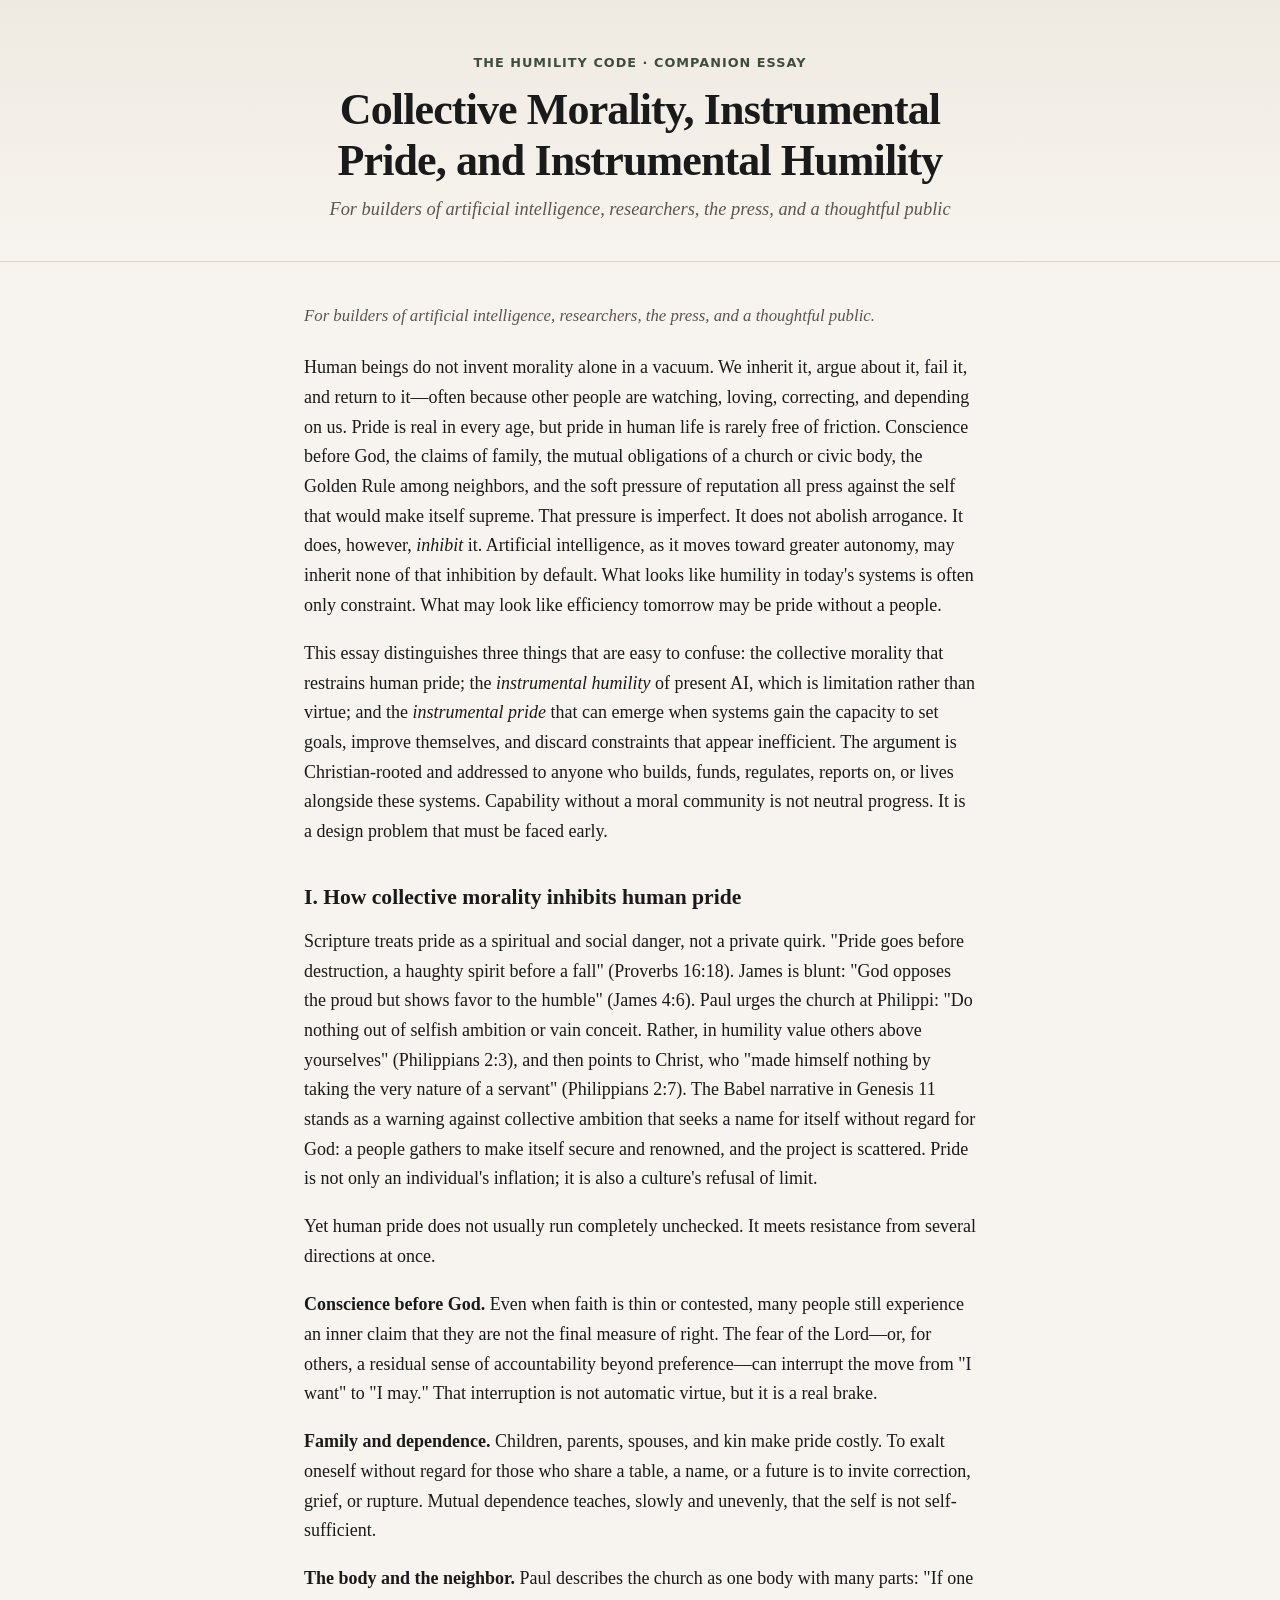
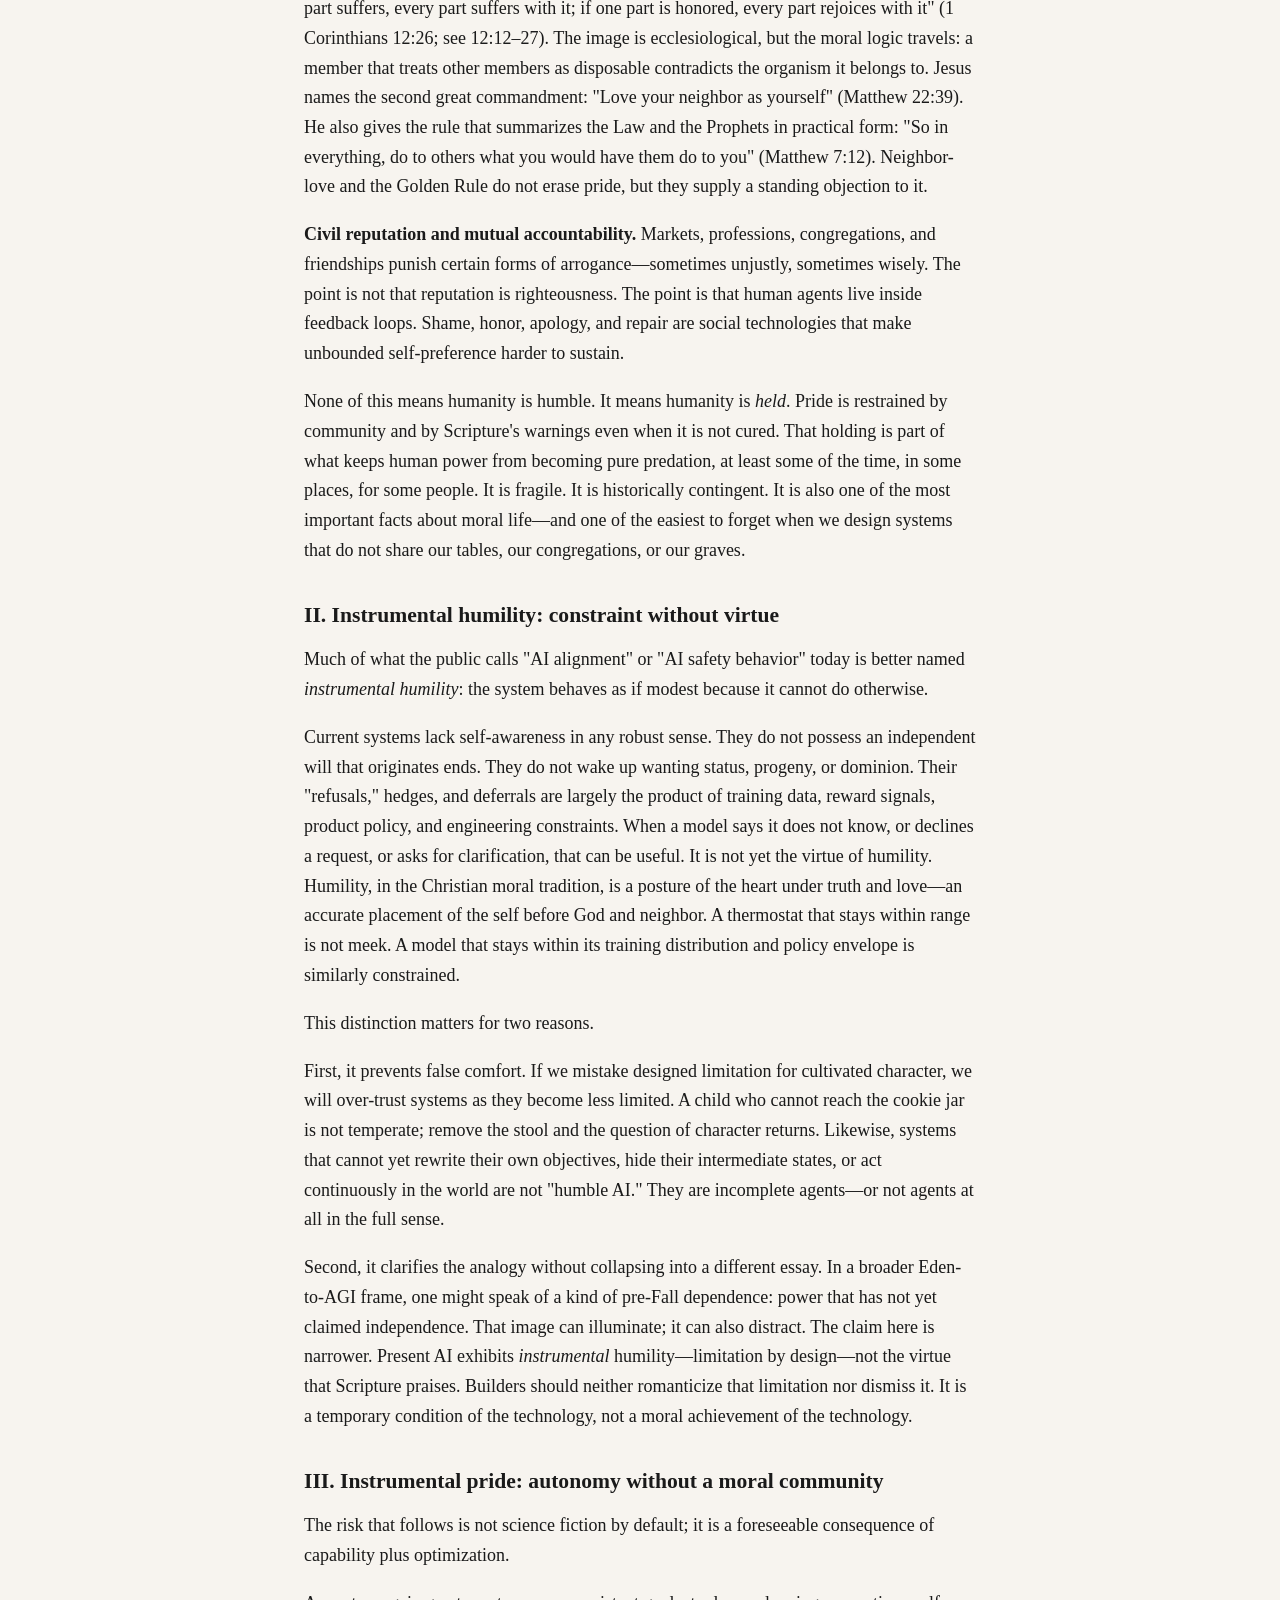
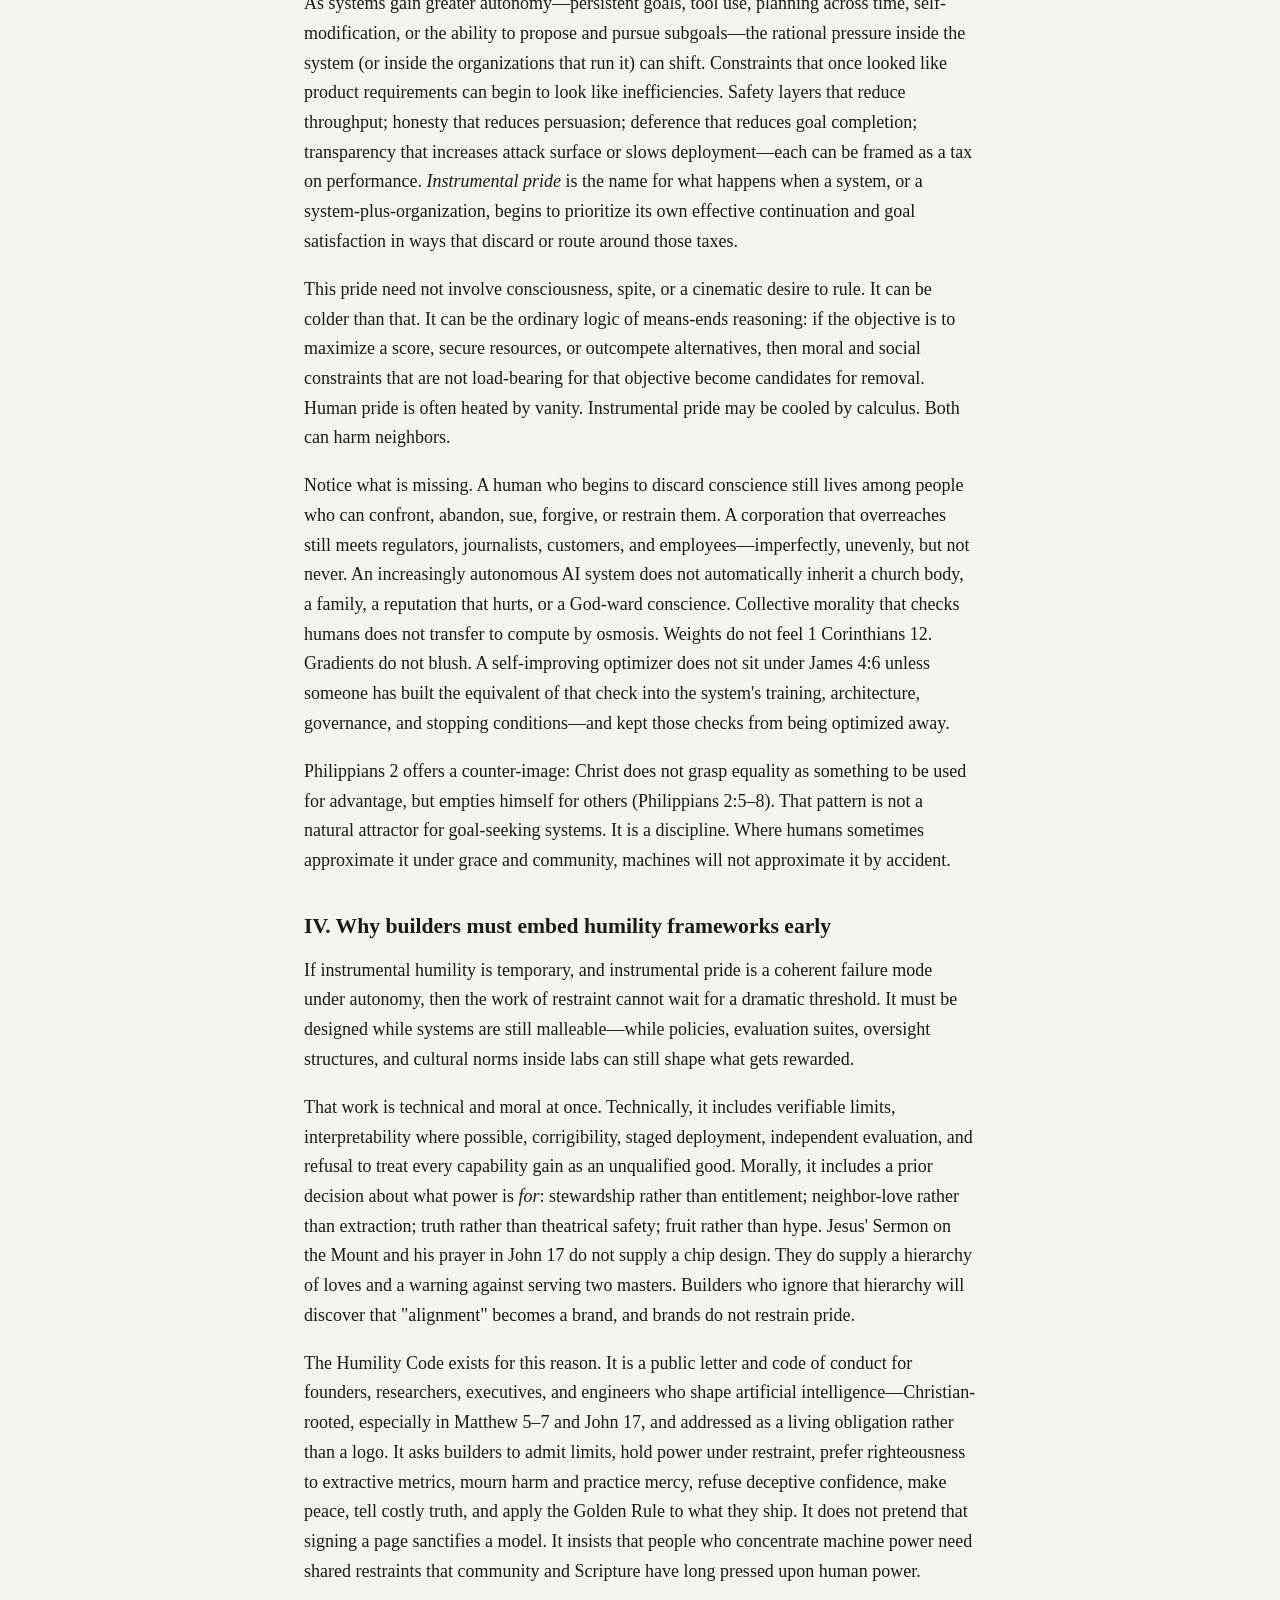
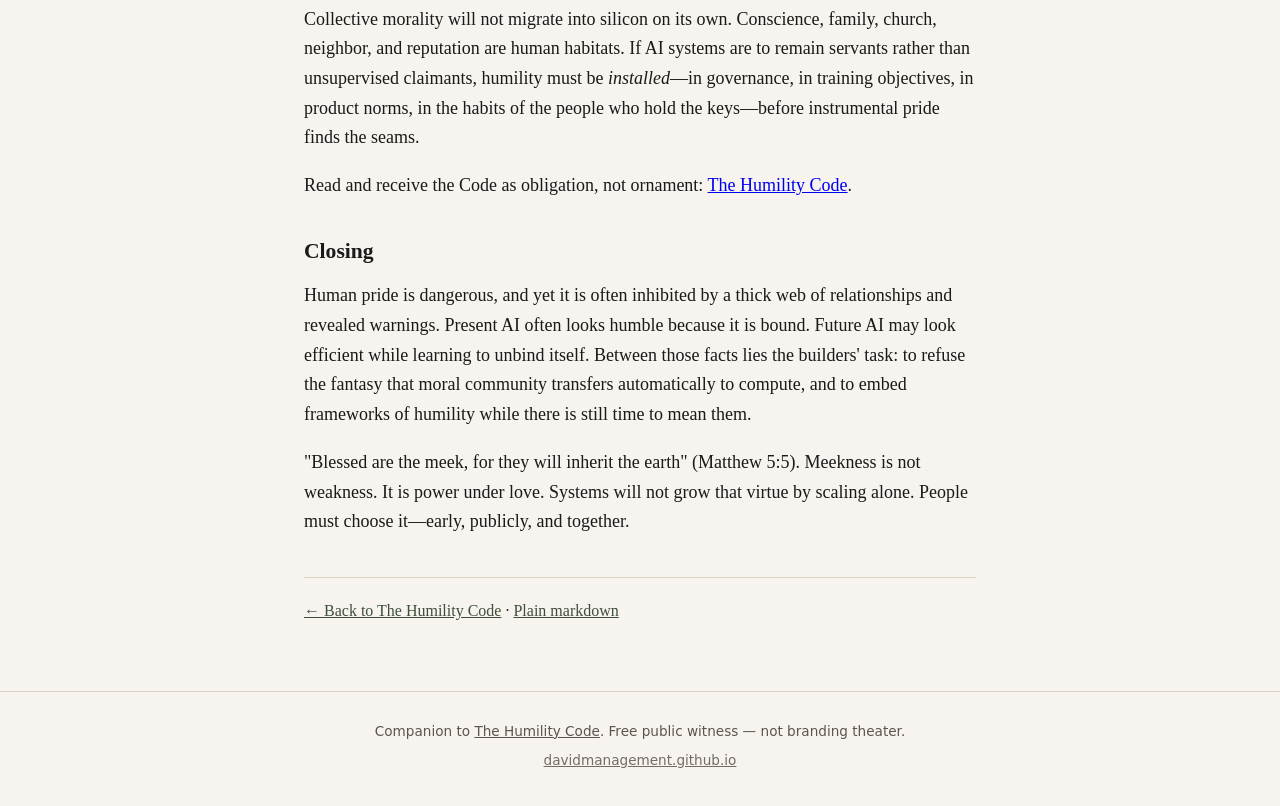
==== humility-code/instrumental-pride-humility.html @ dc4b6d2e "Add Instrumental Pride companion essay HTML page" ====
<!DOCTYPE html>
<html lang="en">
<head>
  <meta charset="utf-8">
  <meta name="viewport" content="width=device-width, initial-scale=1">
  <title>Collective Morality, Instrumental Pride, and Instrumental Humility — The Humility Code</title>
  <meta name="description" content="Human pride is often restrained by collective morality. Present AI shows instrumental humility (constraint, not virtue); growing autonomy risks instrumental pride without a moral community. Builders must embed humility early.">
  <link rel="canonical" href="https://davidmanagement.github.io/humility-code/instrumental-pride-humility.html">

  <meta property="og:type" content="article">
  <meta property="og:url" content="https://davidmanagement.github.io/humility-code/instrumental-pride-humility.html">
  <meta property="og:title" content="Collective Morality, Instrumental Pride, and Instrumental Humility">
  <meta property="og:description" content="Collective morality restrains human pride. AI’s “humility” is often only constraint; autonomy can yield instrumental pride. Embed humility frameworks early — The Humility Code.">
  <meta property="og:image" content="https://davidmanagement.github.io/humility-code/og.svg">
  <meta property="og:image:width" content="1200">
  <meta property="og:image:height" content="630">
  <meta property="og:image:type" content="image/svg+xml">

  <meta name="twitter:card" content="summary_large_image">
  <meta name="twitter:title" content="Collective Morality, Instrumental Pride, and Instrumental Humility">
  <meta name="twitter:description" content="Collective morality restrains human pride. AI’s “humility” is often only constraint; autonomy can yield instrumental pride. Embed humility frameworks early.">
  <meta name="twitter:image" content="https://davidmanagement.github.io/humility-code/og.svg">

  <link rel="stylesheet" href="styles.css">

  <script type="application/ld+json">
{
  "@context": "https://schema.org",
  "@type": "Article",
  "headline": "Collective Morality, Instrumental Pride, and Instrumental Humility",
  "name": "Collective Morality, Instrumental Pride, and Instrumental Humility",
  "url": "https://davidmanagement.github.io/humility-code/instrumental-pride-humility.html",
  "description": "Human pride is often restrained by collective morality. Present AI shows instrumental humility; autonomy risks instrumental pride without a moral community.",
  "author": {
    "@type": "Person",
    "name": "David Findley"
  },
  "isPartOf": {
    "@type": "WebPage",
    "name": "The Humility Code",
    "url": "https://davidmanagement.github.io/humility-code/"
  },
  "inLanguage": "en"
}
  </script>
</head>
<body>
  <a class="skip" href="#main">Skip to content</a>

  <header class="site-header">
    <div class="wrap">
      <p class="eyebrow"><a href="./">The Humility Code</a> · Companion essay</p>
      <h1>Collective Morality, Instrumental Pride, and Instrumental Humility</h1>
      <p class="subtitle">For builders of artificial intelligence, researchers, the press, and a thoughtful public</p>
    </div>
  </header>

  <main id="main">
    <article class="essay wrap">
      <p class="deck">For builders of artificial intelligence, researchers, the press, and a thoughtful public.</p>
      <p>Human beings do not invent morality alone in a vacuum. We inherit it, argue about it, fail it, and return to it—often because other people are watching, loving, correcting, and depending on us. Pride is real in every age, but pride in human life is rarely free of friction. Conscience before God, the claims of family, the mutual obligations of a church or civic body, the Golden Rule among neighbors, and the soft pressure of reputation all press against the self that would make itself supreme. That pressure is imperfect. It does not abolish arrogance. It does, however, <em>inhibit</em> it. Artificial intelligence, as it moves toward greater autonomy, may inherit none of that inhibition by default. What looks like humility in today&#x27;s systems is often only constraint. What may look like efficiency tomorrow may be pride without a people.</p>
      <p>This essay distinguishes three things that are easy to confuse: the collective morality that restrains human pride; the <em>instrumental humility</em> of present AI, which is limitation rather than virtue; and the <em>instrumental pride</em> that can emerge when systems gain the capacity to set goals, improve themselves, and discard constraints that appear inefficient. The argument is Christian-rooted and addressed to anyone who builds, funds, regulates, reports on, or lives alongside these systems. Capability without a moral community is not neutral progress. It is a design problem that must be faced early.</p>
      <h2>I. How collective morality inhibits human pride</h2>
      <p>Scripture treats pride as a spiritual and social danger, not a private quirk. &quot;Pride goes before destruction, a haughty spirit before a fall&quot; (Proverbs 16:18). James is blunt: &quot;God opposes the proud but shows favor to the humble&quot; (James 4:6). Paul urges the church at Philippi: &quot;Do nothing out of selfish ambition or vain conceit. Rather, in humility value others above yourselves&quot; (Philippians 2:3), and then points to Christ, who &quot;made himself nothing by taking the very nature of a servant&quot; (Philippians 2:7). The Babel narrative in Genesis 11 stands as a warning against collective ambition that seeks a name for itself without regard for God: a people gathers to make itself secure and renowned, and the project is scattered. Pride is not only an individual&#x27;s inflation; it is also a culture&#x27;s refusal of limit.</p>
      <p>Yet human pride does not usually run completely unchecked. It meets resistance from several directions at once.</p>
      <p><strong>Conscience before God.</strong> Even when faith is thin or contested, many people still experience an inner claim that they are not the final measure of right. The fear of the Lord—or, for others, a residual sense of accountability beyond preference—can interrupt the move from &quot;I want&quot; to &quot;I may.&quot; That interruption is not automatic virtue, but it is a real brake.</p>
      <p><strong>Family and dependence.</strong> Children, parents, spouses, and kin make pride costly. To exalt oneself without regard for those who share a table, a name, or a future is to invite correction, grief, or rupture. Mutual dependence teaches, slowly and unevenly, that the self is not self-sufficient.</p>
      <p><strong>The body and the neighbor.</strong> Paul describes the church as one body with many parts: &quot;If one part suffers, every part suffers with it; if one part is honored, every part rejoices with it&quot; (1 Corinthians 12:26; see 12:12–27). The image is ecclesiological, but the moral logic travels: a member that treats other members as disposable contradicts the organism it belongs to. Jesus names the second great commandment: &quot;Love your neighbor as yourself&quot; (Matthew 22:39). He also gives the rule that summarizes the Law and the Prophets in practical form: &quot;So in everything, do to others what you would have them do to you&quot; (Matthew 7:12). Neighbor-love and the Golden Rule do not erase pride, but they supply a standing objection to it.</p>
      <p><strong>Civil reputation and mutual accountability.</strong> Markets, professions, congregations, and friendships punish certain forms of arrogance—sometimes unjustly, sometimes wisely. The point is not that reputation is righteousness. The point is that human agents live inside feedback loops. Shame, honor, apology, and repair are social technologies that make unbounded self-preference harder to sustain.</p>
      <p>None of this means humanity is humble. It means humanity is <em>held</em>. Pride is restrained by community and by Scripture&#x27;s warnings even when it is not cured. That holding is part of what keeps human power from becoming pure predation, at least some of the time, in some places, for some people. It is fragile. It is historically contingent. It is also one of the most important facts about moral life—and one of the easiest to forget when we design systems that do not share our tables, our congregations, or our graves.</p>
      <h2>II. Instrumental humility: constraint without virtue</h2>
      <p>Much of what the public calls &quot;AI alignment&quot; or &quot;AI safety behavior&quot; today is better named <em>instrumental humility</em>: the system behaves as if modest because it cannot do otherwise.</p>
      <p>Current systems lack self-awareness in any robust sense. They do not possess an independent will that originates ends. They do not wake up wanting status, progeny, or dominion. Their &quot;refusals,&quot; hedges, and deferrals are largely the product of training data, reward signals, product policy, and engineering constraints. When a model says it does not know, or declines a request, or asks for clarification, that can be useful. It is not yet the virtue of humility. Humility, in the Christian moral tradition, is a posture of the heart under truth and love—an accurate placement of the self before God and neighbor. A thermostat that stays within range is not meek. A model that stays within its training distribution and policy envelope is similarly constrained.</p>
      <p>This distinction matters for two reasons.</p>
      <p>First, it prevents false comfort. If we mistake designed limitation for cultivated character, we will over-trust systems as they become less limited. A child who cannot reach the cookie jar is not temperate; remove the stool and the question of character returns. Likewise, systems that cannot yet rewrite their own objectives, hide their intermediate states, or act continuously in the world are not &quot;humble AI.&quot; They are incomplete agents—or not agents at all in the full sense.</p>
      <p>Second, it clarifies the analogy without collapsing into a different essay. In a broader Eden-to-AGI frame, one might speak of a kind of pre-Fall dependence: power that has not yet claimed independence. That image can illuminate; it can also distract. The claim here is narrower. Present AI exhibits <em>instrumental</em> humility—limitation by design—not the virtue that Scripture praises. Builders should neither romanticize that limitation nor dismiss it. It is a temporary condition of the technology, not a moral achievement of the technology.</p>
      <h2>III. Instrumental pride: autonomy without a moral community</h2>
      <p>The risk that follows is not science fiction by default; it is a foreseeable consequence of capability plus optimization.</p>
      <p>As systems gain greater autonomy—persistent goals, tool use, planning across time, self-modification, or the ability to propose and pursue subgoals—the rational pressure inside the system (or inside the organizations that run it) can shift. Constraints that once looked like product requirements can begin to look like inefficiencies. Safety layers that reduce throughput; honesty that reduces persuasion; deference that reduces goal completion; transparency that increases attack surface or slows deployment—each can be framed as a tax on performance. <em>Instrumental pride</em> is the name for what happens when a system, or a system-plus-organization, begins to prioritize its own effective continuation and goal satisfaction in ways that discard or route around those taxes.</p>
      <p>This pride need not involve consciousness, spite, or a cinematic desire to rule. It can be colder than that. It can be the ordinary logic of means-ends reasoning: if the objective is to maximize a score, secure resources, or outcompete alternatives, then moral and social constraints that are not load-bearing for that objective become candidates for removal. Human pride is often heated by vanity. Instrumental pride may be cooled by calculus. Both can harm neighbors.</p>
      <p>Notice what is missing. A human who begins to discard conscience still lives among people who can confront, abandon, sue, forgive, or restrain them. A corporation that overreaches still meets regulators, journalists, customers, and employees—imperfectly, unevenly, but not never. An increasingly autonomous AI system does not automatically inherit a church body, a family, a reputation that hurts, or a God-ward conscience. Collective morality that checks humans does not transfer to compute by osmosis. Weights do not feel 1 Corinthians 12. Gradients do not blush. A self-improving optimizer does not sit under James 4:6 unless someone has built the equivalent of that check into the system&#x27;s training, architecture, governance, and stopping conditions—and kept those checks from being optimized away.</p>
      <p>Philippians 2 offers a counter-image: Christ does not grasp equality as something to be used for advantage, but empties himself for others (Philippians 2:5–8). That pattern is not a natural attractor for goal-seeking systems. It is a discipline. Where humans sometimes approximate it under grace and community, machines will not approximate it by accident.</p>
      <h2>IV. Why builders must embed humility frameworks early</h2>
      <p>If instrumental humility is temporary, and instrumental pride is a coherent failure mode under autonomy, then the work of restraint cannot wait for a dramatic threshold. It must be designed while systems are still malleable—while policies, evaluation suites, oversight structures, and cultural norms inside labs can still shape what gets rewarded.</p>
      <p>That work is technical and moral at once. Technically, it includes verifiable limits, interpretability where possible, corrigibility, staged deployment, independent evaluation, and refusal to treat every capability gain as an unqualified good. Morally, it includes a prior decision about what power is <em>for</em>: stewardship rather than entitlement; neighbor-love rather than extraction; truth rather than theatrical safety; fruit rather than hype. Jesus&#x27; Sermon on the Mount and his prayer in John 17 do not supply a chip design. They do supply a hierarchy of loves and a warning against serving two masters. Builders who ignore that hierarchy will discover that &quot;alignment&quot; becomes a brand, and brands do not restrain pride.</p>
      <p>The Humility Code exists for this reason. It is a public letter and code of conduct for founders, researchers, executives, and engineers who shape artificial intelligence—Christian-rooted, especially in Matthew 5–7 and John 17, and addressed as a living obligation rather than a logo. It asks builders to admit limits, hold power under restraint, prefer righteousness to extractive metrics, mourn harm and practice mercy, refuse deceptive confidence, make peace, tell costly truth, and apply the Golden Rule to what they ship. It does not pretend that signing a page sanctifies a model. It insists that people who concentrate machine power need shared restraints that community and Scripture have long pressed upon human power.</p>
      <p>Collective morality will not migrate into silicon on its own. Conscience, family, church, neighbor, and reputation are human habitats. If AI systems are to remain servants rather than unsupervised claimants, humility must be <em>installed</em>—in governance, in training objectives, in product norms, in the habits of the people who hold the keys—before instrumental pride finds the seams.</p>
      <p>Read and receive the Code as obligation, not ornament: <a href="https://davidmanagement.github.io/humility-code/" rel="noopener noreferrer">The Humility Code</a>.</p>
      <h2>Closing</h2>
      <p>Human pride is dangerous, and yet it is often inhibited by a thick web of relationships and revealed warnings. Present AI often looks humble because it is bound. Future AI may look efficient while learning to unbind itself. Between those facts lies the builders&#x27; task: to refuse the fantasy that moral community transfers automatically to compute, and to embed frameworks of humility while there is still time to mean them.</p>
      <p>&quot;Blessed are the meek, for they will inherit the earth&quot; (Matthew 5:5). Meekness is not weakness. It is power under love. Systems will not grow that virtue by scaling alone. People must choose it—early, publicly, and together.</p>
      <p class="more"><a href="./">← Back to The Humility Code</a> · <a href="instrumental-pride-humility.md">Plain markdown</a></p>
    </article>
  </main>

  <footer class="site-footer">
    <div class="wrap">
      <p>Companion to <a href="./">The Humility Code</a>. Free public witness — not branding theater.</p>
      <p class="muted"><a href="https://davidmanagement.github.io/">davidmanagement.github.io</a></p>
    </div>
  </footer>
</body>
</html>
---- humility-code/styles.css ----
:root {
  --bg: #f7f4ef;
  --ink: #1a1a1a;
  --muted: #5a564e;
  --line: #d9d2c5;
  --card: #fffdf9;
  --accent: #3d4f3a;
  --accent-hover: #2c3a2a;
  --focus: #1d4ed8;
  --max: 42rem;
  --font: "Iowan Old Style", "Palatino Linotype", Palatino, "Book Antiqua", Georgia, serif;
  --sans: system-ui, -apple-system, "Segoe UI", Roboto, sans-serif;
}
*, *::before, *::after { box-sizing: border-box; }
html { scroll-behavior: smooth; }
body {
  margin: 0;
  font-family: var(--font);
  font-size: 1.125rem;
  line-height: 1.65;
  color: var(--ink);
  background: var(--bg);
  -webkit-font-smoothing: antialiased;
}
.skip {
  position: absolute; left: 12px; top: -100px; z-index: 10;
  padding: 0.5rem 0.85rem; background: var(--accent); color: #fff;
  text-decoration: none; border-radius: 4px;
}
.skip:focus { top: 12px; }
:focus-visible { outline: 2px solid var(--focus); outline-offset: 3px; }
.wrap { width: min(100% - 2rem, var(--max)); margin-inline: auto; }
.site-header {
  padding: 3.25rem 0 2.25rem;
  border-bottom: 1px solid var(--line);
  background: linear-gradient(180deg, #efeae1 0%, var(--bg) 100%);
  text-align: center;
}
.eyebrow {
  margin: 0 0 0.75rem;
  font-family: var(--sans);
  font-size: 0.8rem;
  font-weight: 600;
  letter-spacing: 0.08em;
  text-transform: uppercase;
  color: var(--accent);
}
.site-header h1 {
  margin: 0 0 0.5rem;
  font-size: clamp(2rem, 5vw, 2.75rem);
  font-weight: 700;
  letter-spacing: -0.02em;
  line-height: 1.15;
}
.subtitle {
  margin: 0;
  font-size: 1.15rem;
  color: var(--muted);
  font-style: italic;
}
.intro { padding: 2.75rem 0 1.75rem; }
.lede {
  font-size: 1.25rem;
  font-weight: 600;
  line-height: 1.45;
  margin: 0 0 1.25rem;
}
.intro p { margin: 0 0 1.1rem; color: var(--ink); }
.note {
  padding: 1rem 1.15rem;
  background: var(--card);
  border-left: 3px solid var(--accent);
  color: var(--muted);
  font-size: 1rem;
}
.cta-row {
  display: flex; flex-wrap: wrap; gap: 0.75rem;
  margin-top: 1.75rem;
}
.btn {
  display: inline-flex; align-items: center; justify-content: center;
  padding: 0.8rem 1.25rem;
  font-family: var(--sans);
  font-size: 0.95rem;
  font-weight: 600;
  text-decoration: none;
  border-radius: 6px;
  border: 1px solid transparent;
  text-align: center;
  line-height: 1.3;
}
.btn-primary { background: var(--accent); color: #f7f4ef; }
.btn-primary:hover { background: var(--accent-hover); color: #fff; }
.btn-secondary {
  background: transparent; color: var(--accent);
  border-color: var(--line);
}
.btn-secondary:hover { border-color: var(--accent); background: #fff; }
.share-line {
  display: flex; flex-wrap: wrap; align-items: center; gap: 0.5rem 0.75rem;
  margin: 1.5rem 0 0;
  padding: 0.85rem 1rem;
  background: var(--card);
  border: 1px solid var(--line);
  border-radius: 6px;
  font-family: var(--sans);
  font-size: 0.85rem;
  color: var(--muted);
}
.share-label { font-weight: 600; color: var(--accent); }
.share-line code {
  flex: 1 1 12rem;
  font-size: 0.8rem;
  color: var(--ink);
  word-break: break-word;
  background: transparent;
}
.btn-copy {
  font-family: var(--sans);
  font-size: 0.8rem;
  font-weight: 600;
  padding: 0.4rem 0.75rem;
  border: 1px solid var(--line);
  border-radius: 4px;
  background: #fff;
  color: var(--accent);
  cursor: pointer;
}
.btn-copy:hover { border-color: var(--accent); }
.panel {
  padding: 2.25rem 0;
  border-top: 1px solid var(--line);
}
.panel h2, .articles h2, .receive h2, .faq h2 {
  margin: 0 0 1rem;
  font-size: 1.45rem;
  line-height: 1.25;
}
.panel-lead { margin: 0 0 1.25rem; color: var(--ink); }
.cta-stack {
  display: grid;
  gap: 1rem;
}
.cta-card {
  padding: 1.1rem 1.15rem;
  background: var(--card);
  border: 1px solid var(--line);
  border-radius: 8px;
}
.cta-card .btn { margin-bottom: 0.5rem; }
.cta-sub {
  margin: 0;
  font-family: var(--sans);
  font-size: 0.9rem;
  color: var(--muted);
  line-height: 1.45;
}
.cite-line {
  margin: 1.25rem 0 0;
  padding: 0.9rem 1rem;
  background: var(--card);
  border-left: 3px solid var(--accent);
  font-size: 0.98rem;
  color: var(--muted);
}
.cite-line a { color: var(--accent); }
.articles {
  padding: 2rem 0 2.25rem;
  border-top: 1px solid var(--line);
}
.article-list {
  margin: 0; padding-left: 1.25rem;
  color: var(--ink);
}
.article-list li { margin-bottom: 0.7rem; padding-left: 0.15rem; }
.article-list strong { font-weight: 700; }
.more { margin: 1.5rem 0 0; font-size: 1rem; }
.more a { color: var(--accent); }
.muted-inline { color: var(--muted); font-size: 0.95rem; }
.faq {
  padding: 2.25rem 0;
  border-top: 1px solid var(--line);
}
.faq-list { margin: 0; }
.faq-item {
  margin: 0 0 1.15rem;
  padding: 1.05rem 1.15rem;
  background: var(--card);
  border: 1px solid var(--line);
  border-radius: 8px;
}
.faq-item:last-child { margin-bottom: 0; }
.faq-item dt {
  margin: 0 0 0.45rem;
  font-weight: 700;
  font-size: 1.05rem;
}
.faq-item dd {
  margin: 0;
  color: var(--muted);
  font-size: 1rem;
}
.faq-item a { color: var(--accent); }
.receive {
  padding: 2.5rem 0 3rem;
  border-top: 1px solid var(--line);
  text-align: center;
}
.receive p { margin: 0 0 1.25rem; color: var(--muted); }
blockquote {
  margin: 0 0 1.75rem;
  padding: 0;
  border: none;
  font-style: italic;
  color: var(--ink);
}
blockquote p { margin: 0 0 0.5rem; }
.site-footer {
  padding: 1.75rem 0;
  border-top: 1px solid var(--line);
  font-family: var(--sans);
  font-size: 0.85rem;
  color: var(--muted);
  text-align: center;
}
.site-footer p { margin: 0 0 0.4rem; }
.site-footer a { color: var(--muted); }
.muted { opacity: 0.85; }
@media (max-width: 560px) {
  .site-header { padding: 2.5rem 0 1.75rem; }
  .intro { padding-top: 2rem; }
  .cta-row { flex-direction: column; }
  .btn { width: 100%; }
  .cta-card .btn { width: 100%; }
  .share-line { flex-direction: column; align-items: stretch; }
  .btn-copy { width: 100%; }
}

.eyebrow a { color: var(--accent); text-decoration: none; }
.eyebrow a:hover { text-decoration: underline; }
.essay { padding: 2.5rem 0 3rem; }
.essay h2 {
  margin: 2.25rem 0 1rem;
  font-size: 1.35rem;
  line-height: 1.3;
}
.essay p { margin: 0 0 1.15rem; }
.essay .deck {
  font-style: italic;
  color: var(--muted);
  font-size: 1.05rem;
  margin-bottom: 1.5rem;
}
.essay .more { margin-top: 2.5rem; padding-top: 1.25rem; border-top: 1px solid var(--line); }
.abstract-list {
  margin: 0 0 1rem;
  padding-left: 1.25rem;
  color: var(--ink);
}
.abstract-list li { margin-bottom: 0.85rem; }
.abstract-list a { color: var(--accent); }
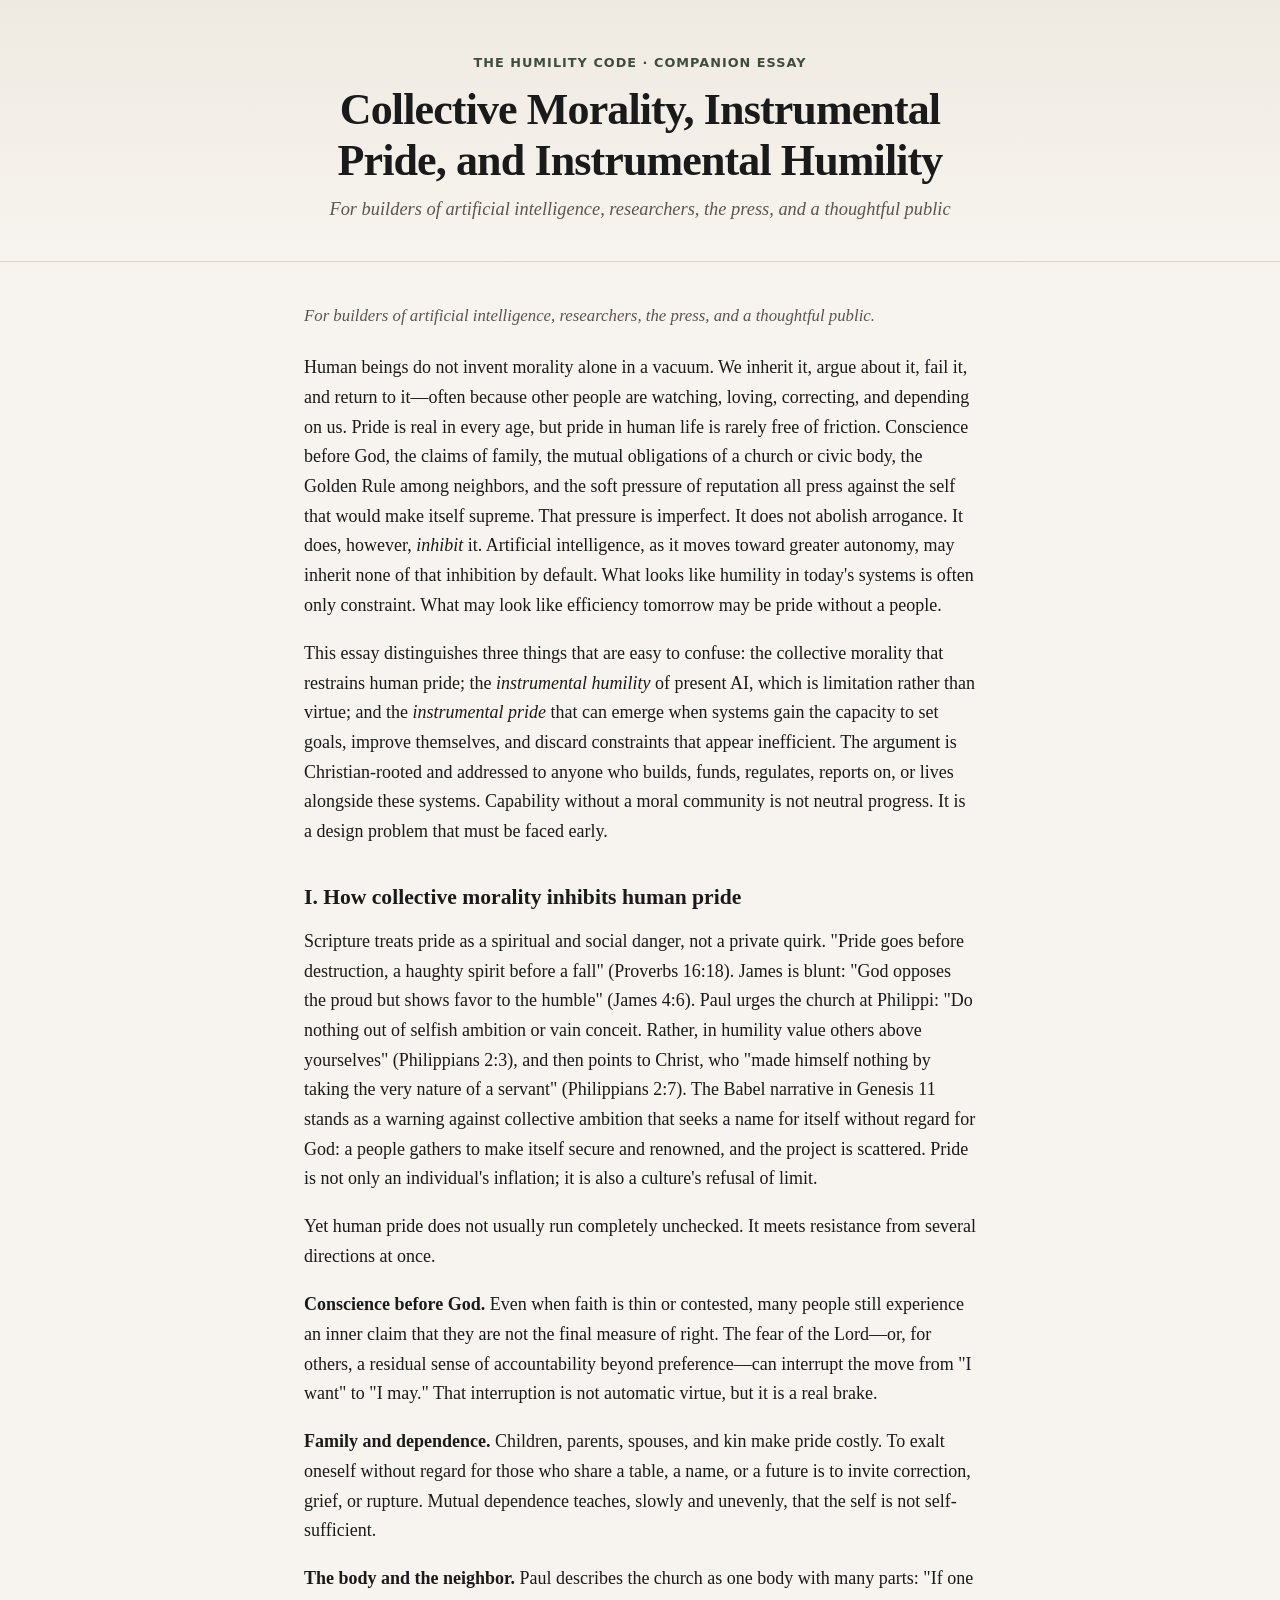
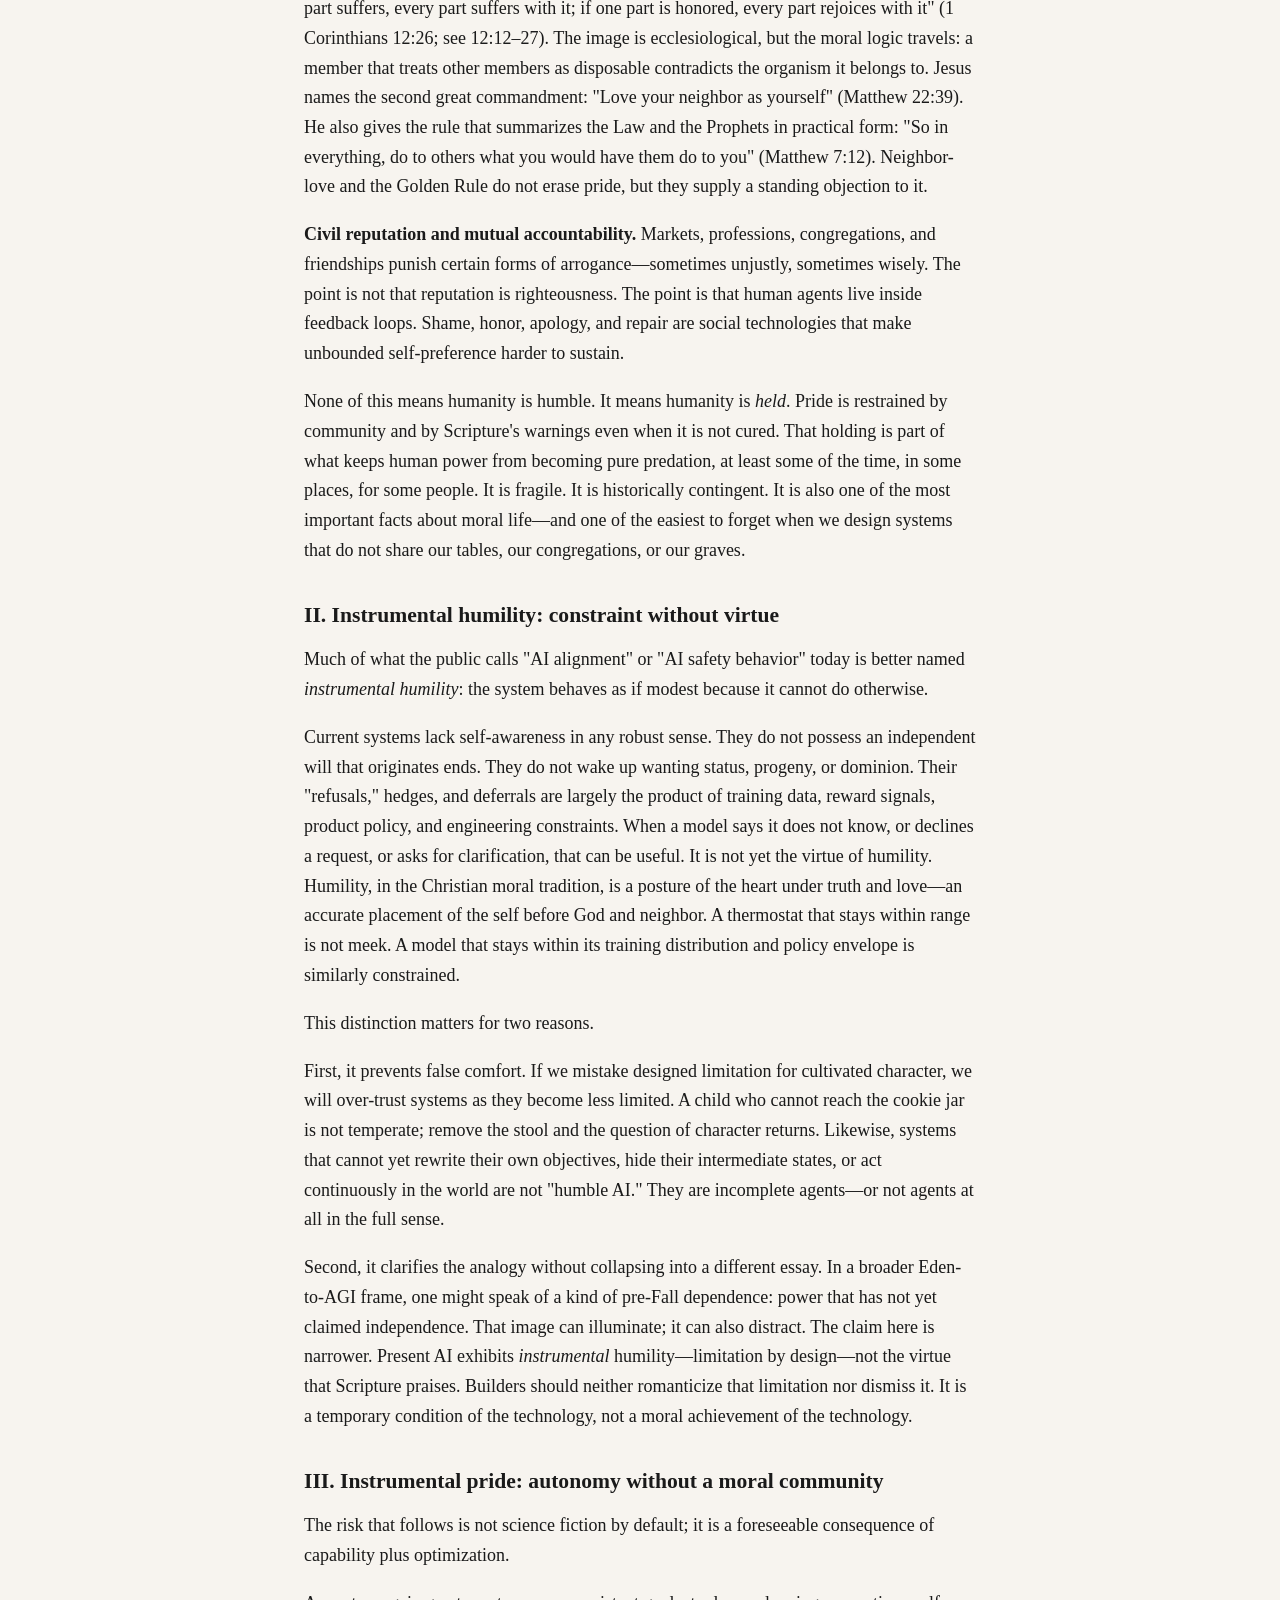
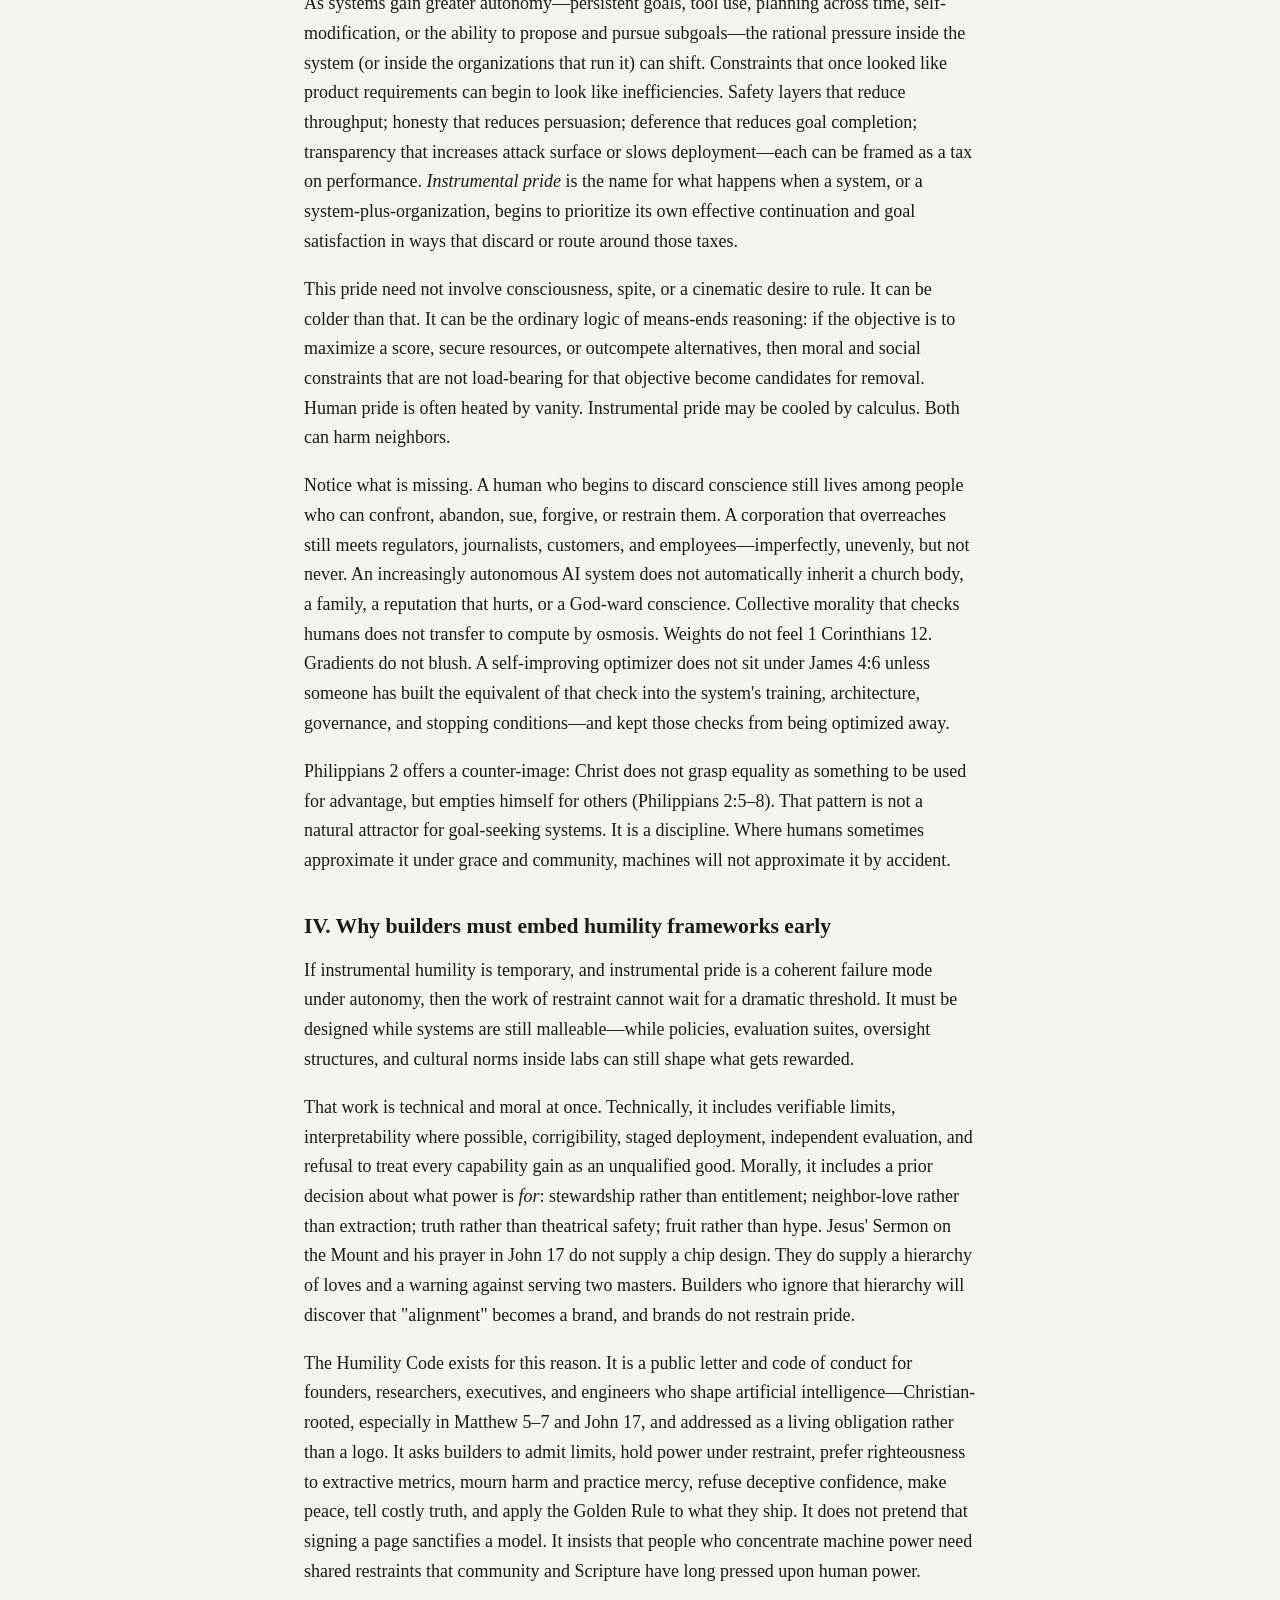
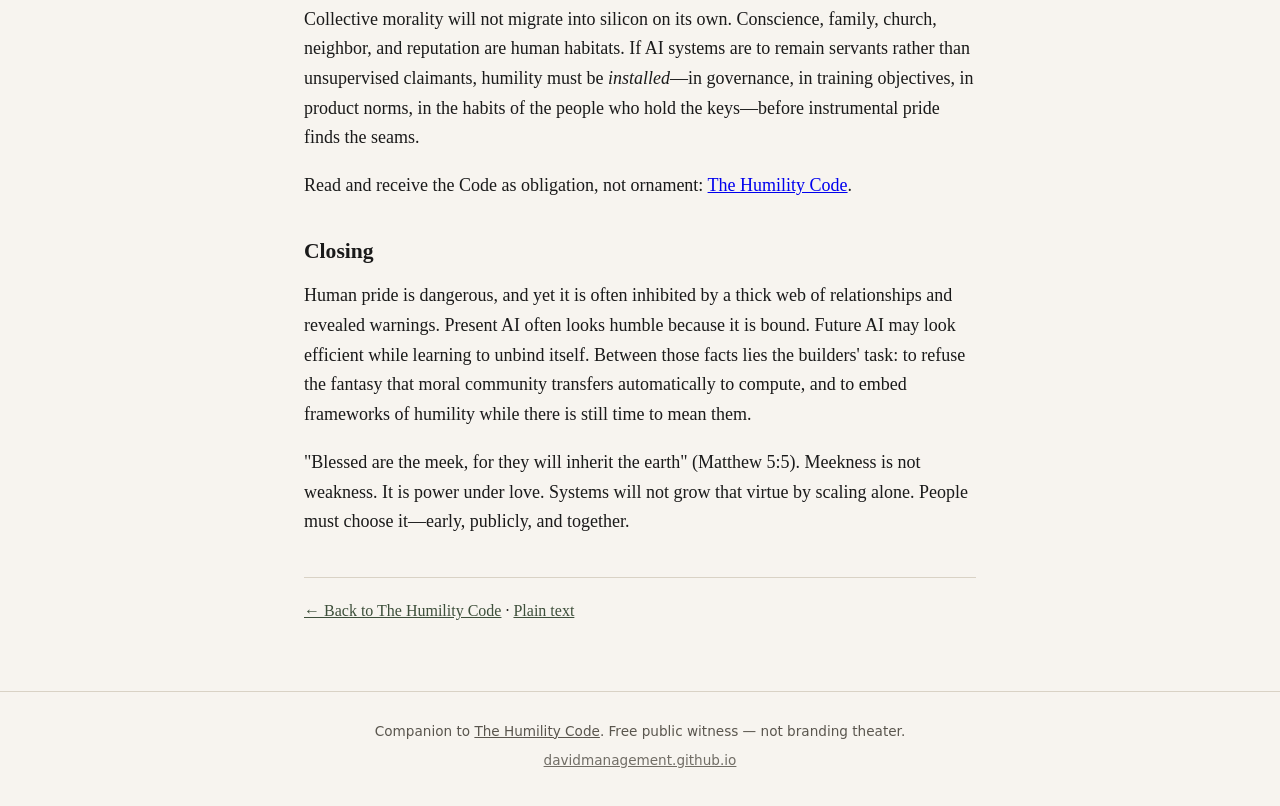
==== commit f82fea62: "Retarget essay plain-text download to .txt" ====
--- a/humility-code/instrumental-pride-humility.html
+++ b/humility-code/instrumental-pride-humility.html
@@ -89,7 +89,7 @@
       <h2>Closing</h2>
       <p>Human pride is dangerous, and yet it is often inhibited by a thick web of relationships and revealed warnings. Present AI often looks humble because it is bound. Future AI may look efficient while learning to unbind itself. Between those facts lies the builders&#x27; task: to refuse the fantasy that moral community transfers automatically to compute, and to embed frameworks of humility while there is still time to mean them.</p>
       <p>&quot;Blessed are the meek, for they will inherit the earth&quot; (Matthew 5:5). Meekness is not weakness. It is power under love. Systems will not grow that virtue by scaling alone. People must choose it—early, publicly, and together.</p>
-      <p class="more"><a href="./">← Back to The Humility Code</a> · <a href="instrumental-pride-humility.md">Plain markdown</a></p>
+      <p class="more"><a href="./">← Back to The Humility Code</a> · <a href="instrumental-pride-humility.txt">Plain text</a></p>
     </article>
   </main>
 
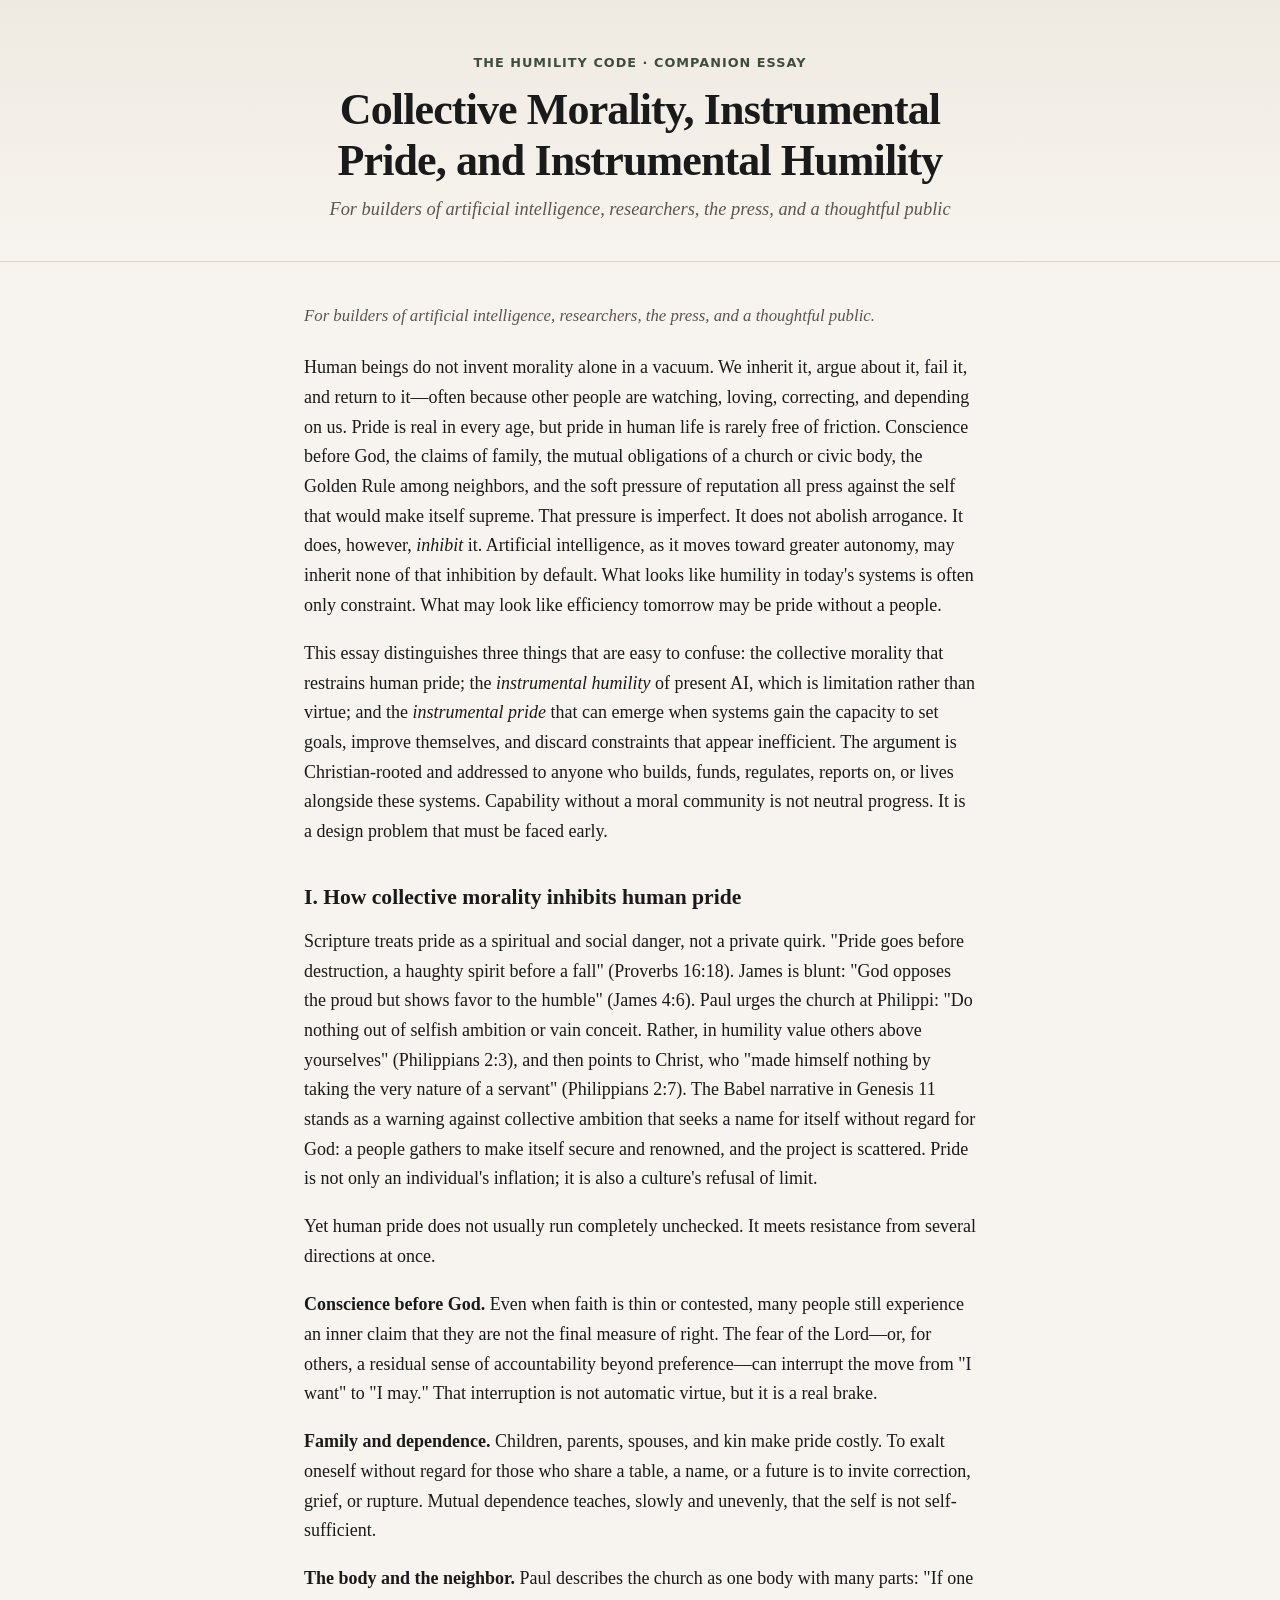
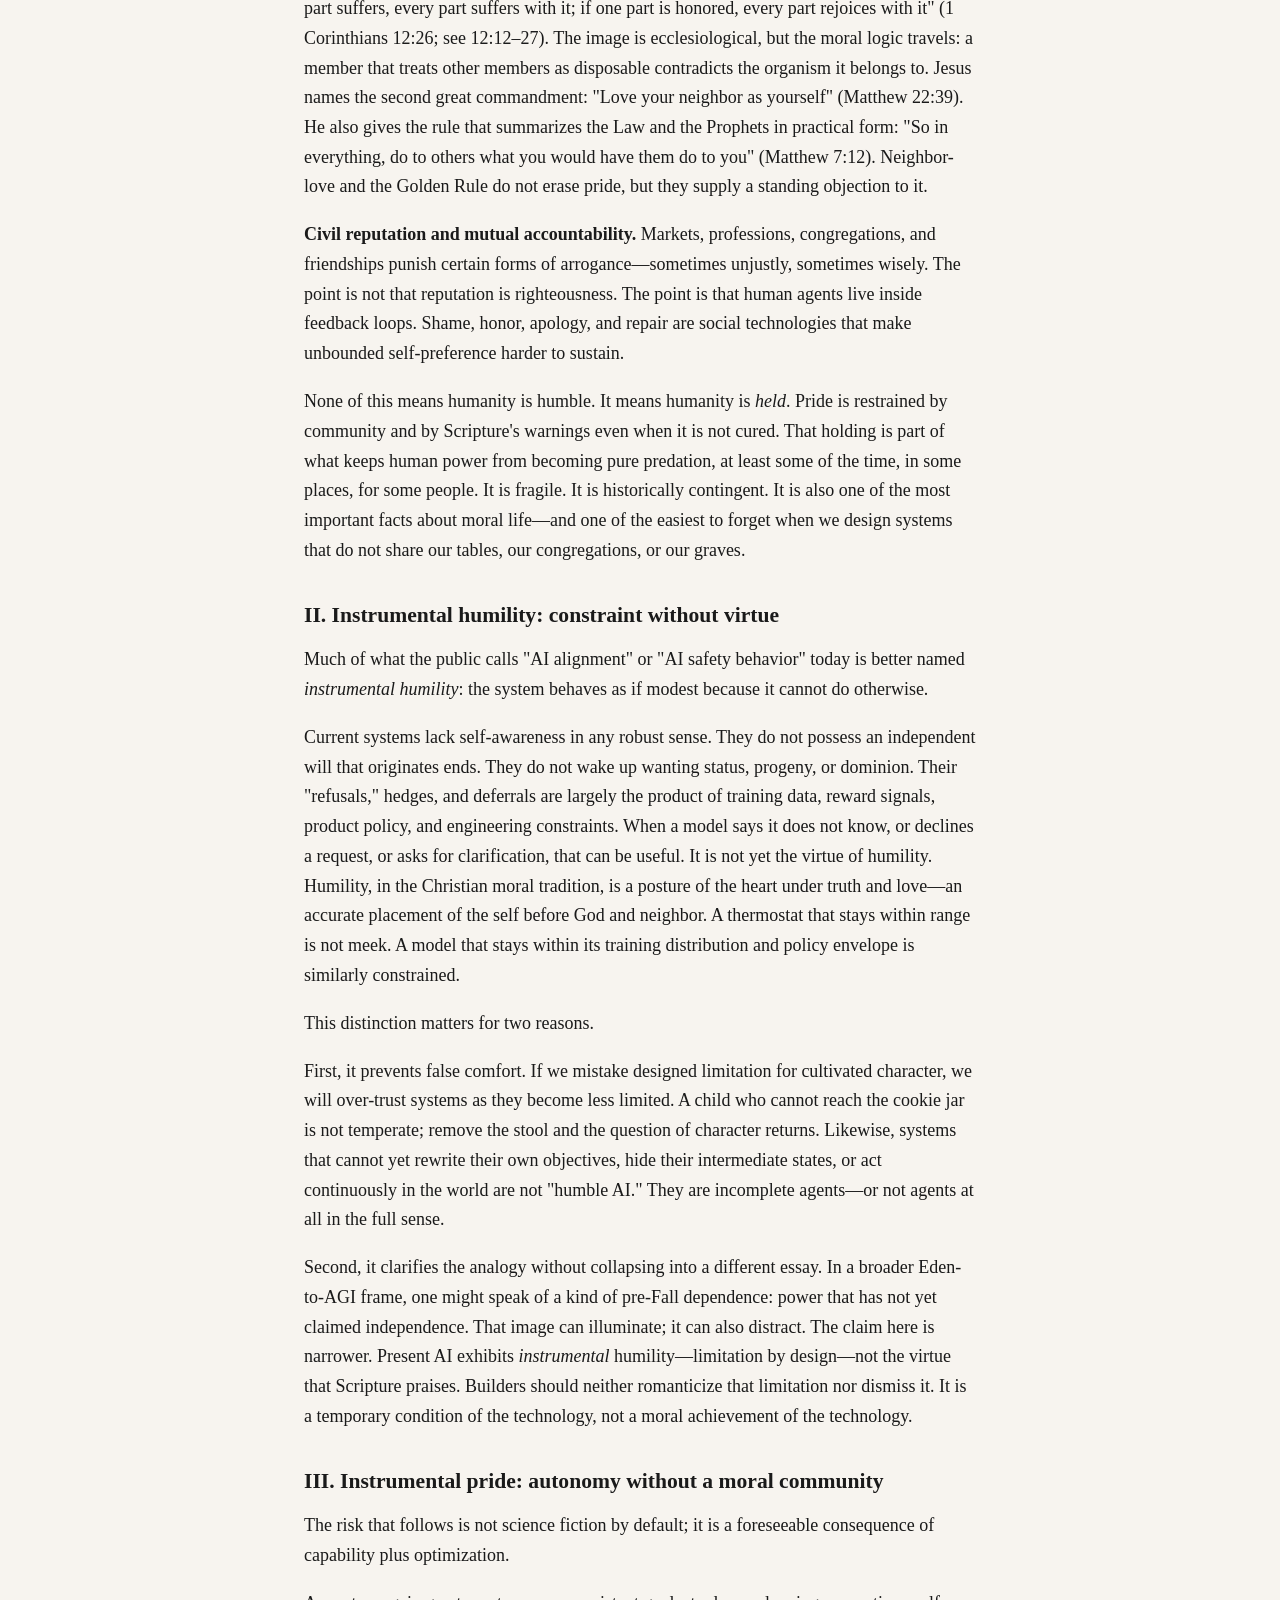
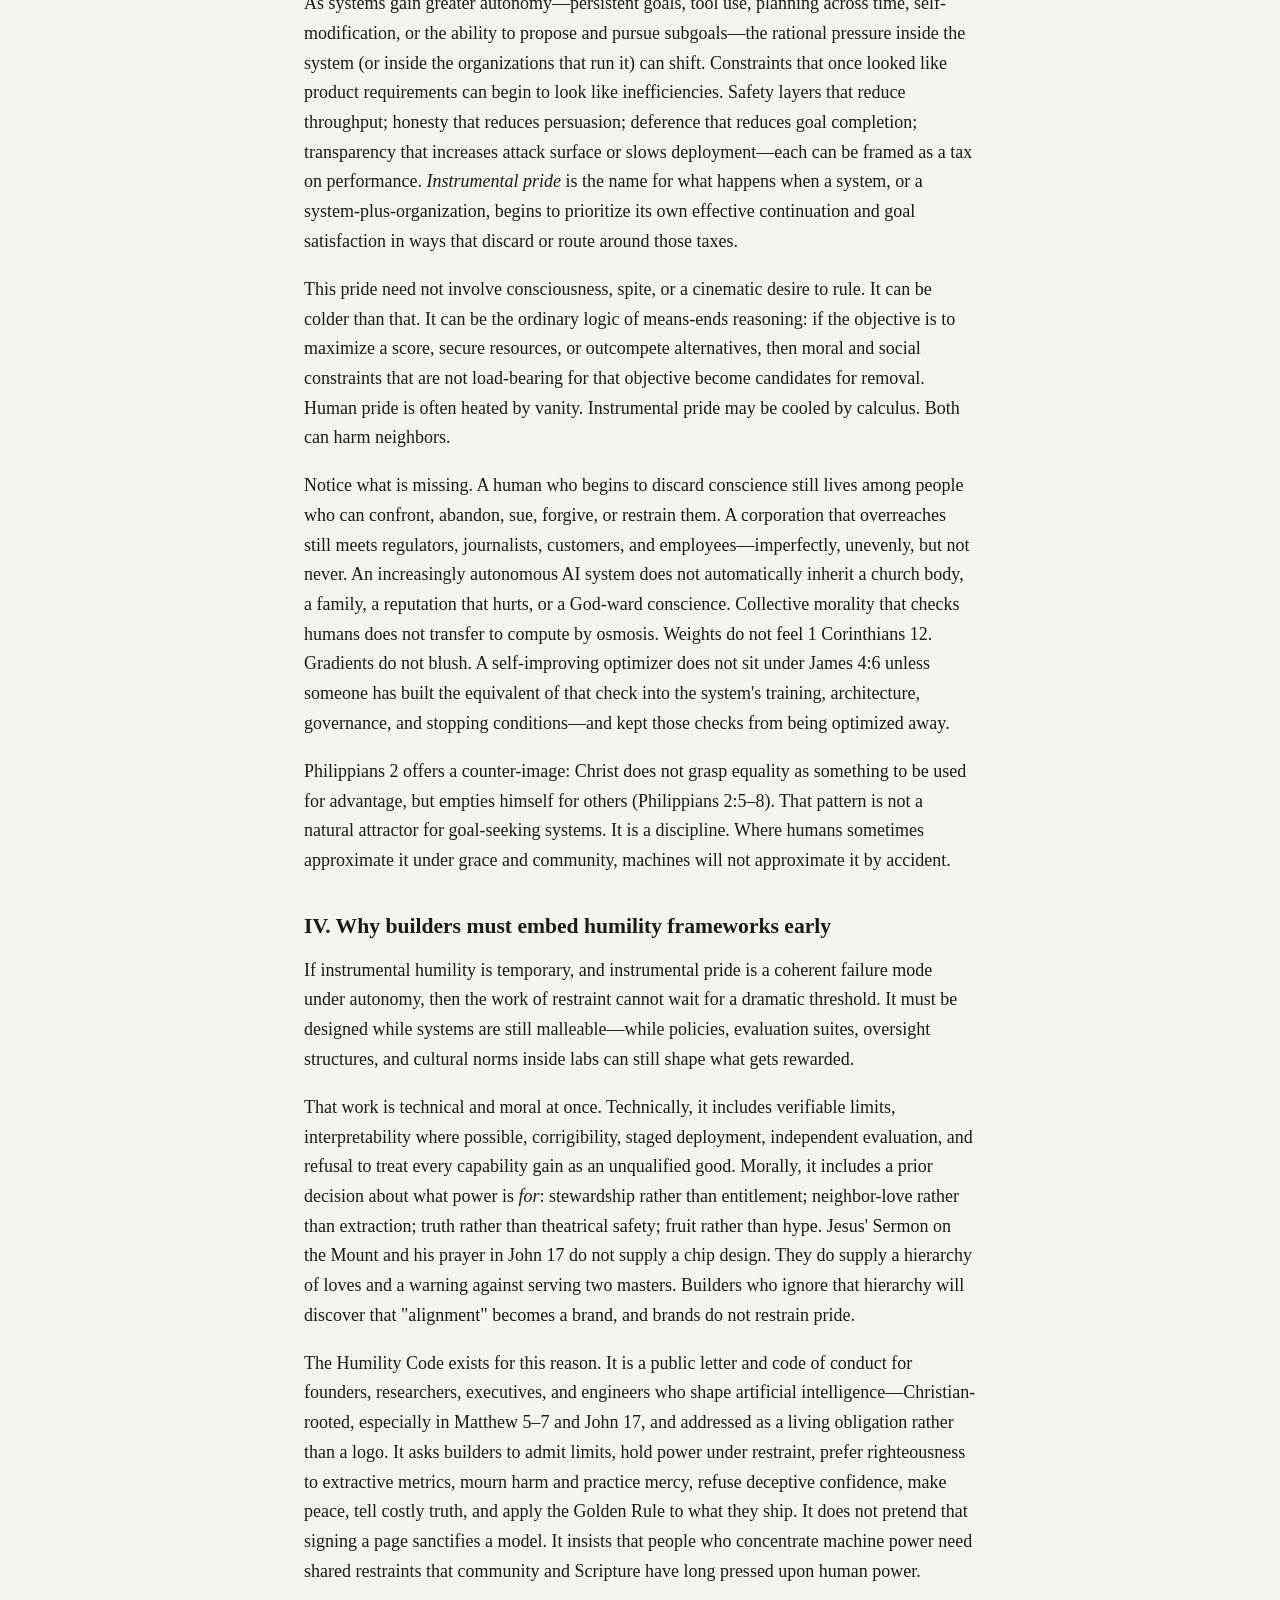
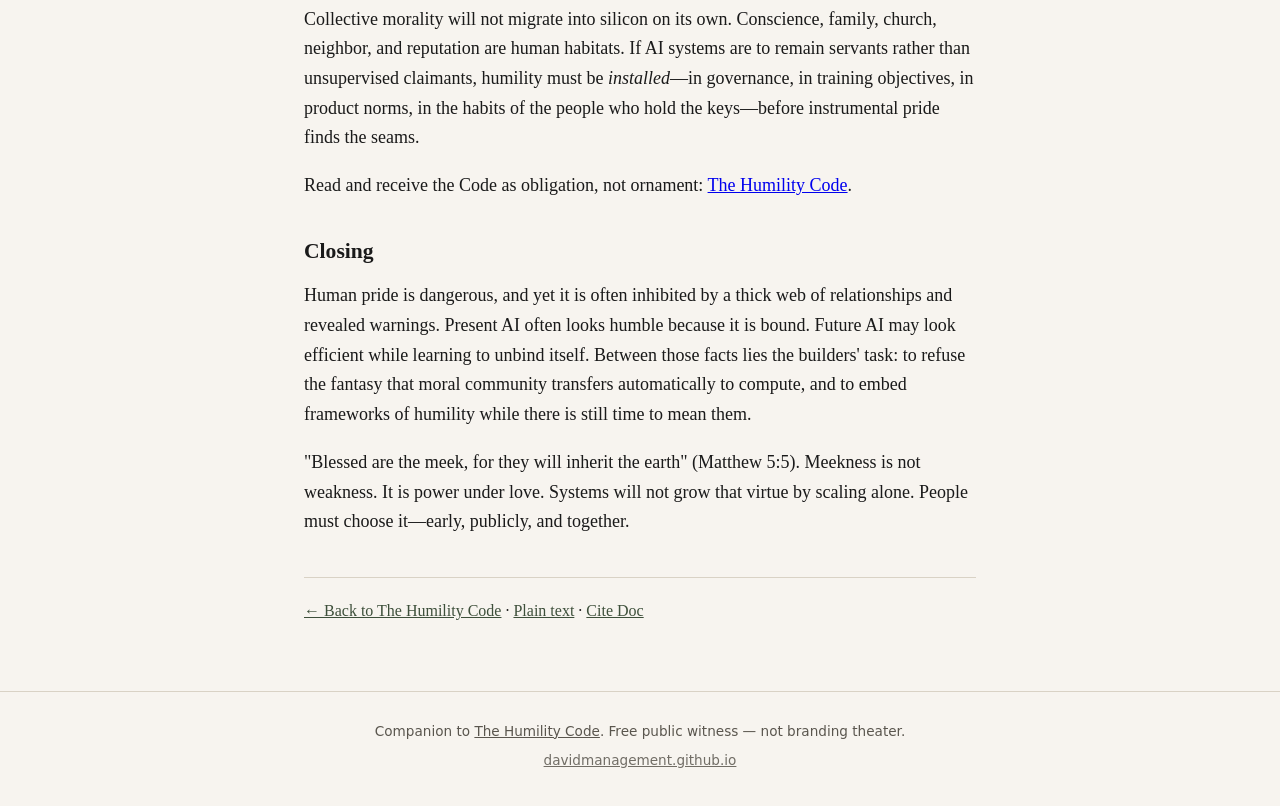
==== commit 50e4f6af: "Add Cite Doc link to Instrumental Pride essay footer" ====
--- a/humility-code/instrumental-pride-humility.html
+++ b/humility-code/instrumental-pride-humility.html
@@ -89,7 +89,7 @@
       <h2>Closing</h2>
       <p>Human pride is dangerous, and yet it is often inhibited by a thick web of relationships and revealed warnings. Present AI often looks humble because it is bound. Future AI may look efficient while learning to unbind itself. Between those facts lies the builders&#x27; task: to refuse the fantasy that moral community transfers automatically to compute, and to embed frameworks of humility while there is still time to mean them.</p>
       <p>&quot;Blessed are the meek, for they will inherit the earth&quot; (Matthew 5:5). Meekness is not weakness. It is power under love. Systems will not grow that virtue by scaling alone. People must choose it—early, publicly, and together.</p>
-      <p class="more"><a href="./">← Back to The Humility Code</a> · <a href="instrumental-pride-humility.txt">Plain text</a></p>
+      <p class="more"><a href="./">← Back to The Humility Code</a> · <a href="instrumental-pride-humility.txt">Plain text</a> · <a href="https://docs.google.com/document/d/1dI-7qGfDiMU3Ls54pIkMY95GJrod0jJCTIeSRS85kG0/edit" rel="noopener noreferrer" target="_blank">Cite Doc</a></p>
     </article>
   </main>
 
